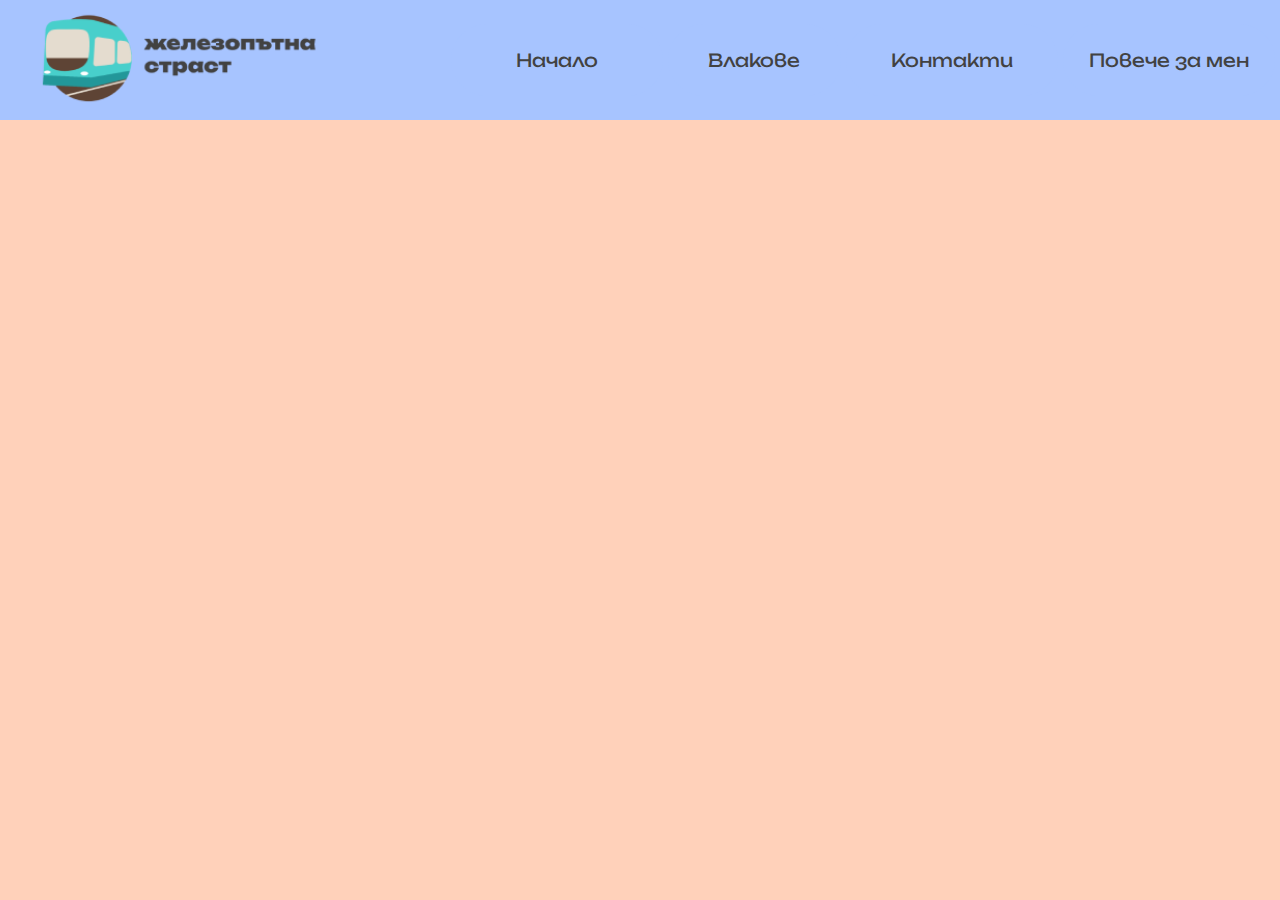
==== index.html @ 88a4b17c "Made the navigation bar responsive." ====
<!DOCTYPE html>
<html lang="bg">
<head>
    
    <!--meta data-->
    <meta charset="UTF-8">
    <meta name="viewport" content="width=device-width, initial-scale=1.0">

    <!--tab view-->
    <title>Железопътна страст</title>
    <link rel="icon" href="assets/images/favicon.png">

    <!--css files-->
    <link rel="stylesheet" href="assets/css/index.css">
    <link rel="stylesheet" href="topbar/topbar.css">

    <!--google fonts-->
    <link rel="preconnect" href="https://fonts.googleapis.com">
    <link rel="preconnect" href="https://fonts.gstatic.com" crossorigin>
    <link href="https://fonts.googleapis.com/css2?family=Unbounded:wght@200..900&display=swap" rel="stylesheet">

</head>
<script src="topbar/topbar.js" defer></script>
<body>    
    <!--the top bar-->
    <div class="top-bar">
        <div class="mobile-phone-branding">

            <a href="index.html"><img id="logo" src="assets/images/logo.png" alt="Лого на влак"></a>

        </div>
        <div class="menu-toggle">

            <button class="menu-button" onclick="Menu()"><img src="assets/images/menu.png"></button>
            <div class="mobile-phone-nav-bar" id="phone-nav-bar">

                <a class="nav-button" href="index.html">Начало</a>

                <a class="nav-button" id="mobile-phone-train-button" href="#trains">Влакове</a>
                
                <div class="tablet-train-dropdown">
                    
                    <button onclick="MobileTrainDropdown()" class="dropdown-button">Влакове</button>
                    
                    <div id="tablet-trains" class="tablet-train-elements">
                    
                        <a href="#">Link 1</a>
                        
                        <a href="#">Link 2</a>
    
                        <a href="#">Link 3</a>
                    
                    </div>

                </div> 
                
                <a class="nav-button" href="#contacts">Контакти</a>
                <a class="nav-button" href="#aboutme">Повече за мен</a>
            
            </div>

        </div>
        
        <div class="branding">

            <a href="index.html"><img id="logo" src="assets/images/logo.png" alt="Лого на влак"></a>

        </div>
        
        <div class="nav-bar">

            <a class="nav-button" href="index.html">Начало</a>
            
            <div class="train-dropdown">
                
                <button onclick="TrainDropdown()" class="dropdown-button">Влакове</button>
                
                <div id="trains" class="train-elements">
                
                    <a id="first-element" href="#">Link 1</a>
                    
                    <a href="#">Link 2</a>

                    <a id="last-element" href="#">Link 3</a>
                
                </div>

            </div> 
            
            <a class="nav-button" href="#contacts">Контакти</a>
            <a class="nav-button" href="#aboutme">Повече за мен</a>
        
        </div>

    </div>   

</body>
</html>
---- assets/css/index.css ----
/*fonts*/
@font-face {
    font-family: jost;
    src: url(../fonts/Jost-Regular.ttf);
}

* {
    box-sizing: border-box;
}
body {
    background-color: #FFD1BA ;
    color: #424242;
    margin: 0;
    font-family:  jost;
}
---- topbar/topbar.css ----
/*setting text color*/
*{
    color: #424242;
}

/*top-bar properties*/
.top-bar, .branding, .nav-bar {
    display: flex;
    align-items: center;
    height: 120px;
    background-color: #A7C4FF;
}

/*menu toggle properties*/
.menu-button{
    display: none;
}

.menu-button img{
    width: 100px;
    padding :20px;
}

.mobile-phone-nav-bar{
    display: none;
}

/*branding properties*/
.branding img{
    width: 120%;
    margin-left: 20px;

}

.mobile-phone-branding{
    display: none;
}

/*navigation bar properties*/
.nav-bar {
    display: flex;
    justify-content: space-around;
    margin-left: 15%;
    width: 80%;
}

/*buttons*/
.nav-button, .dropdown-button{
    width: 100%;
    padding: 25px;
    margin-right: 5px;
    font-family: Unbounded;   
    font-size: large; 
    text-align: center;
    text-decoration: none;
    background-color: #A7C4FF;
    color: #424242;
    border: none;
    border-radius: 40px;
    transition: 0.4s ease-in-out;
}

.nav-button:hover, .dropdown-button:hover{
    background-color: #8FA9FF;
}

/*train-dropdown and all its children properties*/
.train-dropdown{
    position: relative;
    margin-right: 5px;
    width: 100%;
    padding: 0;
}

.train-elements{
    display: none;
    width: 400px;
    height: auto;
    margin-top: 10px;
    position: absolute;
    left: 50%;
    top:120%;
    transform: translatey(-120%);
    transform: translateX(-50%);
    background-color: #7f9dfd;
    box-shadow: 0px 8px 16px 0px rgba(0,0,0,0.2);
    border-radius: 20px;
    z-index: 1;
}

.train-elements a{
    padding: 12px 16px;
    color: black;
    text-decoration: none;
}

.train-elements a:hover{
    background-color: #567dff;
}

.train-elements #first-element:hover{
    border-top-left-radius: 20px;
    border-top-right-radius: 20px;
}

.train-elements #last-element:hover{
    border-bottom-left-radius: 20px;
    border-bottom-right-radius: 20px;
}

#mobile-phone-train-button{
    display: none;
}

/*Class that JS uses to show train-elements*/
.show {
    display: flex;
    flex-direction: column;
}

@media only screen and (max-width: 1100px){
    /*hiding nav-bar to save space and make it into a dropdown*/
    .nav-bar{
        display: none;
    }

    /*a menu button that makes the nav-bar appear*/
    .menu-button{
        display: inline-block;
        margin: 10px;
        border-radius: 20px;
        border: none;
        position: relative; 
        background-color: #A7C4FF;
        
    }

    .menu-button:hover{
        background-color: #8FA9FF;
    }

    /*branding properties*/
    .branding img{
        height: 130px;
        width: auto;
        margin-left: 5px;
    }
    
    /*button properties*/
    .nav-button, .dropdown-button{
        border-radius: 0;
        background-color: #94b7ff;
    }
    
    /*train dropdown properties*/
    .tablet-train-elements{
        display: none;
        width: 100%;
        flex-direction: column;
        position: absolute;
        top: 72.5px;
        left:215px;
        background-color: #7f9dfd;
    }
    
    .tablet-train-elements a{
        padding: 12px 16px;
        color: black;
        text-decoration: none;
    }

    .tablet-train-elements a:hover{
        background-color: #567dff;
    }
    
    /*hides the button i will be using for phone mode that
    substitutes the dropdown button cause there is no space*/
    #mobile-phone-train-button{
        display: none;
    }

    /*a class JS uses to display the dropdown when pressing the button*/
    .show-nav-bar{
        display: flex;
        flex-direction: column;
        position: absolute;
        top: 120px;
        box-shadow: 8px 16px 16px 0px rgba(0,0,0,0.2);
        background-color: #A7C4FF;
    }
}

@media only screen and (max-width: 550px){
    /*hiding nav-bar to save space and make it into a dropdown*/
    .nav-bar{
        display: none;
    }

    /*setting the logo and menu button be in a column
    because of the lacking width space on phones*/
    .top-bar{
        flex-direction: column;
    }

    /*hiding the branding cause i want the branding be on top
    and had to create a new one behind the menu button*/
    .branding{
        display: none;
    }

    /*logo and title of website*/
    .mobile-phone-branding{
        width: 100%;
        border-bottom: solid 2px #97baff;
        display: flex;
        justify-content: center;
        background-color: #A7C4FF;
    }

    /*a menu button that makes the nav-bar appear*/
    .menu-toggle{
        width: 100%;
        display: flex;
        justify-content: center;
        background-color: #A7C4FF;


    }
    .menu-button{
        width: 100%;
        border: none;
        border-radius: 20px;
        background-color: #A7C4FF;
    }

    .menu-button:hover{
        background-color: #8FA9FF;
    }

    /*button properties*/
    .nav-button{
        border-radius: 0;
        background-color: #94b7ff;
    }

    /*hiding the dropdown button we used in desktop
    and tablet mode and changing with a simple <a>
    link that goes to the page with all the trains*/
    .train-elements, .tablet-train-dropdown{
        display: none;
    }

    #mobile-phone-train-button{
        display: block
    }

    /*a class JS uses to display the dropdown when pressing the button*/
    .show-nav-bar{
        display: flex;
        flex-direction: column;
        position: absolute;
        top: 255px;
        width: 100%;
        background-color: #94b7ff;
    }

}
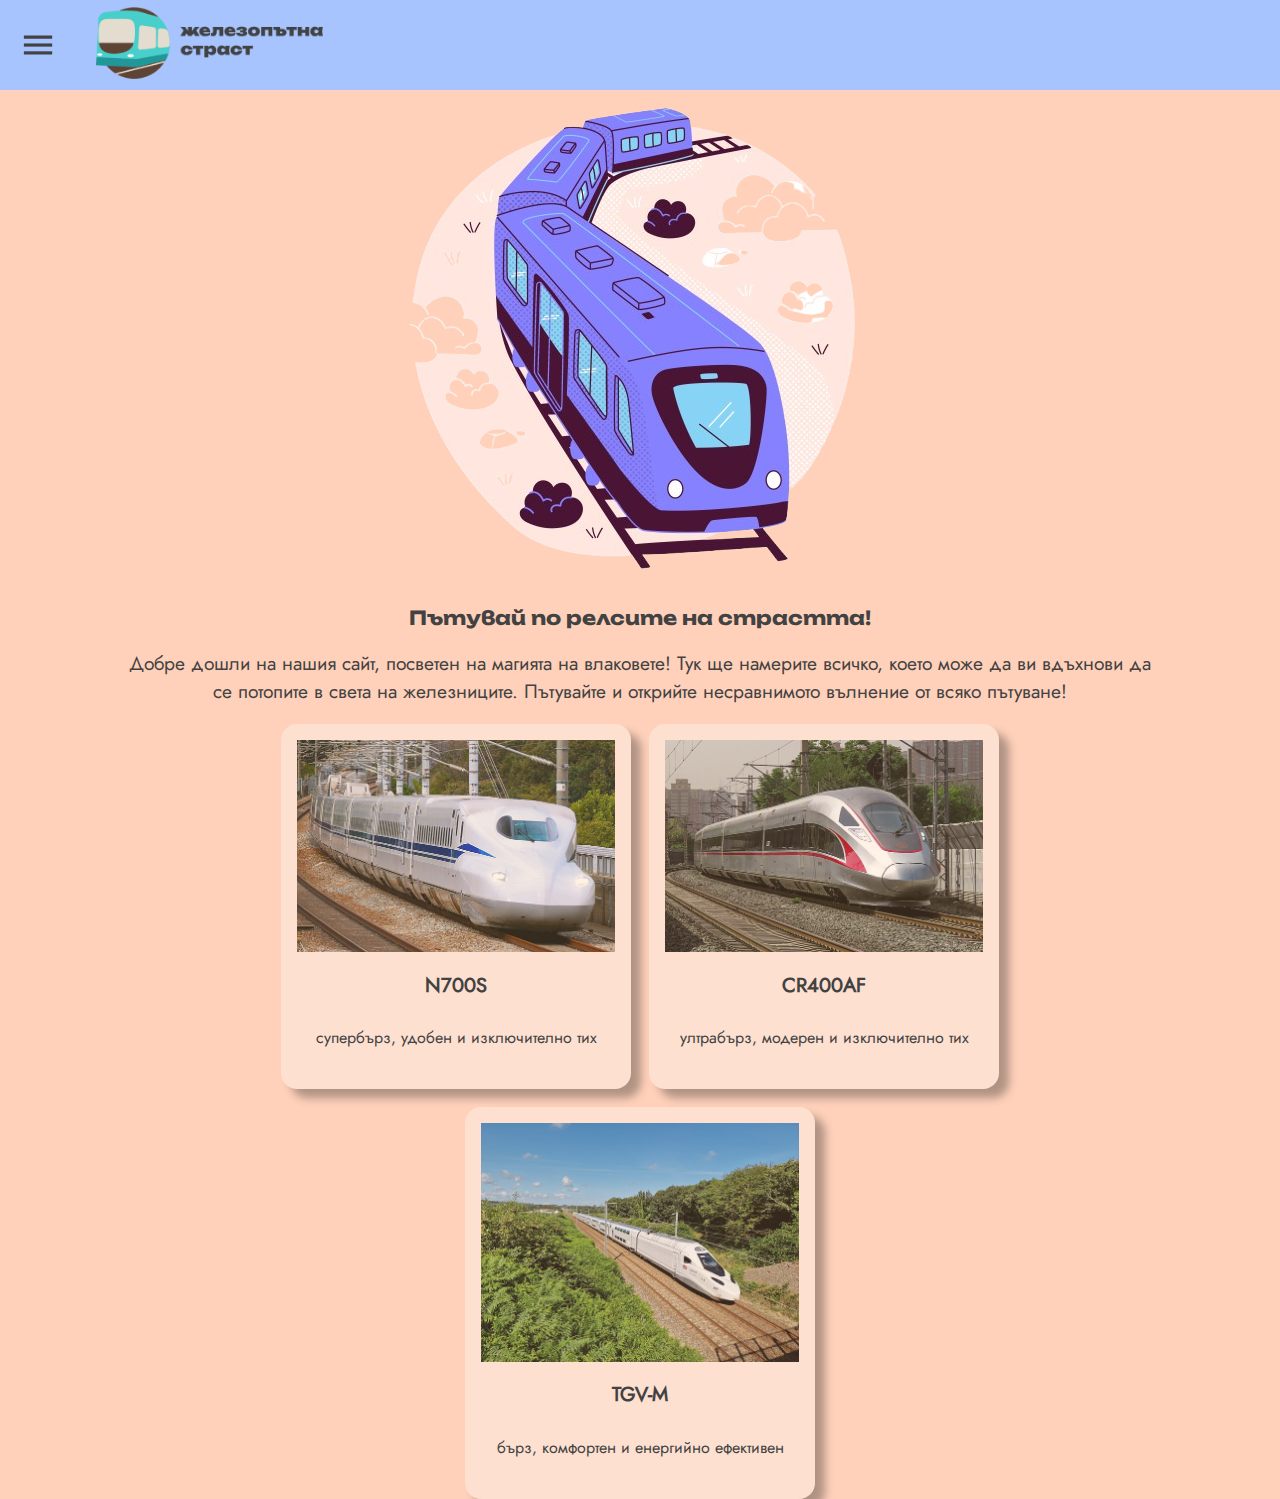
==== commit 860efa12: "home page finished" ====
--- a/index.html
+++ b/index.html
@@ -23,65 +23,33 @@
 <script src="topbar/topbar.js" defer></script>
 <body>    
     <!--the top bar-->
-    <div class="top-bar">
-        <div class="mobile-phone-branding">
-
-            <a href="index.html"><img id="logo" src="assets/images/logo.png" alt="Лого на влак"></a>
-
-        </div>
-        <div class="menu-toggle">
-
-            <button class="menu-button" onclick="Menu()"><img src="assets/images/menu.png"></button>
-            <div class="mobile-phone-nav-bar" id="phone-nav-bar">
-
-                <a class="nav-button" href="index.html">Начало</a>
-
-                <a class="nav-button" id="mobile-phone-train-button" href="#trains">Влакове</a>
-                
-                <div class="tablet-train-dropdown">
-                    
-                    <button onclick="MobileTrainDropdown()" class="dropdown-button">Влакове</button>
-                    
-                    <div id="tablet-trains" class="tablet-train-elements">
-                    
-                        <a href="#">Link 1</a>
-                        
-                        <a href="#">Link 2</a>
-    
-                        <a href="#">Link 3</a>
-                    
-                    </div>
-
-                </div> 
-                
-                <a class="nav-button" href="#contacts">Контакти</a>
-                <a class="nav-button" href="#aboutme">Повече за мен</a>
-            
-            </div>
-
-        </div>
-        
-        <div class="branding">
-
-            <a href="index.html"><img id="logo" src="assets/images/logo.png" alt="Лого на влак"></a>
-
-        </div>
-        
-        <div class="nav-bar">
+<div class="top-bar">
+    <div class="mobile-phone-branding">
+
+        <a href="index.html"><img id="logo" src="assets/images/logo.png" alt="Лого на влак"></a>
+
+    </div>
+    <div class="menu-toggle">
+
+        <button class="menu-button" onclick="Menu()"><img src="assets/images/menu.png"></button>
+        
+        <div class="mobile-phone-nav-bar" id="phone-nav-bar">
 
             <a class="nav-button" href="index.html">Начало</a>
-            
-            <div class="train-dropdown">
-                
-                <button onclick="TrainDropdown()" class="dropdown-button">Влакове</button>
-                
-                <div id="trains" class="train-elements">
-                
-                    <a id="first-element" href="#">Link 1</a>
+
+            <a class="nav-button" id="mobile-phone-train-button" href="#trains">Влакове</a>
+            
+            <div class="tablet-train-dropdown">
+                
+                <button onclick="MobileTrainDropdown()" class="dropdown-button">Влакове</button>
+                
+                <div id="tablet-trains" class="tablet-train-elements">
+                
+                    <a href="#">Link 1</a>
                     
                     <a href="#">Link 2</a>
 
-                    <a id="last-element" href="#">Link 3</a>
+                    <a href="#">Link 3</a>
                 
                 </div>
 
@@ -92,7 +60,148 @@
         
         </div>
 
-    </div>   
-
+    </div>
+    
+    <div class="branding">
+
+        <a href="index.html"><img id="logo" src="assets/images/logo.png" alt="Лого на влак"></a>
+
+    </div>
+    
+    <div class="nav-bar">
+
+        <a class="nav-button" href="index.html">Начало</a>
+        
+        <div class="train-dropdown">
+            
+            <button onclick="TrainDropdown()" class="dropdown-button">Влакове</button>
+            
+            <div id="trains" class="train-elements">
+            
+                <a id="first-element" href="#">Link 1</a>
+                
+                <a href="#">Link 2</a>
+
+                <a id="last-element" href="#">Link 3</a>
+            
+            </div>
+
+        </div> 
+        
+        <a class="nav-button" href="#contacts">Контакти</a>
+        <a class="nav-button" href="#aboutme">Повече за мен</a>
+    
+    </div>
+
+</div>   
+
+    <!--section container-->
+<div class="section-container">
+
+    <div class="main-section">
+
+        <img src="assets/images/home-page.png" alt="Рисунка на влак">
+
+        <div class="text">
+
+            <h2 id="motto">Пътувай по релсите на страстта!</h2>
+            <p id="about-website">
+                Добре дошли на нашия сайт, посветен на магията на влаковете! 
+                Тук ще намерите всичко, което може да ви вдъхнови да се 
+                потопите в света на железниците. Пътувайте и открийте 
+                несравнимото вълнение от всяко пътуване!
+            </p>
+        
+        </div>
+    
+    </div>
+
+    <div class="train-images-container">
+
+        <div id="first-row">
+
+            <div class="train-card">
+
+                <div class="image-overlay">
+
+                    <img id="N700S" alt="N700S" src="assets/images/N700S.jpg">
+
+                    <div class="brief-overview">
+                        <p>
+                            Влакът N700S осигурява висока скорост и комфорт 
+                            с модерна конструкция и иновации в безопасността, 
+                            свързвайки основните японски градове бързо и удобно.
+                        </p>
+                    </div>
+                
+                </div>
+
+                <div class="caption">
+
+                    <a href="#" class="train-button">N700S</a>
+                    <p>супербърз, удобен и изключително тих</p>
+                
+                </div>
+
+            </div>
+            <div class="train-card">
+                
+                <div class="image-overlay">
+
+                    <img id="CR400AF" alt="CR400AF" src="assets/images/CR400AF.jpg">
+                
+                    <div class="brief-overview">
+                        <p>
+                            Влакът CR400AF предлага ултра бързо и тихо пътуване,
+                            свързвайки китайските метрополиси с модерни технологии
+                            за комфорт и удобство на пътниците.
+                        </p>
+                    </div>
+
+                </div>    
+
+                <div class="caption">
+
+                    <a href="#" class="train-button">CR400AF</a>
+                    <p>ултрабърз, модерен и изключително тих</p>
+
+                </div>
+
+            </div>
+
+        </div>
+
+        <div id="second-row">
+
+            <div class="train-card">
+            
+                <div class="image-overlay">
+
+                    <img id="TGV-M" alt="TGV-M" src="assets/images/TGV-M.jpg">
+
+                    <div class="brief-overview">
+                        <p>
+                            Влакът TGV-M съчетава висока скорост, 
+                            модерен дизайн и устойчивост, предлагащ 
+                            комфортно пътуване между френски и европейски
+                            градове с акцент на енергийна ефективност.
+                        </p>
+                    </div>
+
+                </div>    
+
+                <div class="caption">
+
+                    <a href="#" class="train-button">TGV-M</a>
+                    <p>бърз, комфортен и енергийно ефективен</p>
+
+                </div>
+
+            </div>
+       
+        </div>
+
+    </div>
+</div>
 </body>
 </html>--- a/assets/css/index.css
+++ b/assets/css/index.css
@@ -1,17 +1,187 @@
-/*fonts*/
+/*Fonts*/
 @font-face {
     font-family: jost;
     src: url(../fonts/Jost-Regular.ttf);
 }
 
+/*General properties*/
 * {
     box-sizing: border-box;
-}
-body {
-    background-color: #FFD1BA ;
     color: #424242;
-    margin: 0;
     font-family:  jost;
 }
 
+body {
+    margin: 0;
+    background-color: #FFD1BA;
+}
 
+.section-container{
+    width: 100vw;
+    display: flex;
+    flex-direction: row;
+    justify-content: space-around;
+    align-items: center;
+}
+
+.main-section{
+    width: 35vw;
+    margin: 0 7vw;
+    display: flex;
+    flex-direction: column;
+    justify-content: center;
+}
+
+.main-section > img{
+    height: 30%;
+}
+
+.main-section .text{
+    height: 60%;
+    text-align: center;
+}
+
+.text #motto{
+    font-family: Unbounded;
+    font-size: 1.2em;
+}
+
+.text #about-website{
+    font-size: 1.2em;
+}
+.train-images-container{
+    display: flex;
+    width: 60vw;
+    height: 80vh;
+    flex-direction: column;
+    gap: 2vh;
+}
+.train-images-container #first-row,
+.train-images-container #second-row {
+    display: flex;
+    flex-direction: row;
+    justify-content: center;
+    gap: 2vh; /* Small gap between train cards for responsiveness */
+    flex-wrap: wrap; /* Allows wrapping on smaller screens */
+}
+
+.train-card {
+    flex: 1 1 100%; /* Allows two cards per row on medium screens, adjusts on smaller screens */
+    max-width: 350px; /* Limits maximum size */
+    min-width: 150px; /* Sets minimum size for smaller screens */
+    border-radius: 1rem;
+    background-color: #fde0d0;
+    box-shadow: 10px 1vh 1vh rgba(49, 46, 46, 0.376);
+    display: flex;
+    flex-direction: column;
+    justify-content: space-between;
+    align-items: center;
+    overflow: hidden; /* Prevents overflow of content */
+    padding: 1em; /* Adds internal spacing */
+}
+
+.train-card > img {
+    width: 100%;
+    height: 40%;
+    object-fit: contain; /* Ensures image scales without overflow */
+    padding: 0.5em 0;
+}
+
+.train-card .caption {
+    width: 100%;
+    text-align: center;
+    padding: 0.5em;
+}
+
+.caption .train-button{
+    text-decoration: none;
+    display: inline-flex;
+    justify-content: center;
+    align-items: center;
+    width: 70%;
+    height: 50px;
+    font-size: 20px;
+    font-weight: bold;
+    border-radius: 40px;
+}
+
+.caption .train-button:hover{
+    background-color: #ffc490d0;
+}
+
+.image-overlay {
+    position: relative;
+    display: inline-block;
+}
+
+.image-overlay img {
+    display: block;
+    width: 100%; /* Ensures the image fills the div */
+}
+
+.image-overlay:after {
+    content: "";
+    position: absolute;
+    top: 0;
+    left: 0;
+    right: 0;
+    bottom: 0;
+    background-color: rgba(255, 190, 136, 0.2); /* Adjust the color and opacity */
+    z-index: 1;
+}
+
+.image-overlay img {
+    position: relative;
+    z-index: 0;
+}
+
+.brief-overview{
+    position: absolute;
+    bottom: 0;
+    left: 0;
+    right: 0;
+    background-color: rgba(255, 228, 207, 0.712);
+    overflow: hidden;
+    width: 100%;
+    height: 0;
+    transition: .5s ease;
+    display: flex;
+    justify-content: center;
+    align-items: center;
+}
+
+.image-overlay:hover .brief-overview{
+    height: 100%;
+}
+
+.brief-overview > p{
+    margin: 0;
+    padding: 20px;
+    text-align: justify;
+}
+
+@media only screen and (max-width: 1300px){
+    .section-container{
+        flex-direction: column;
+    }
+    .main-section{
+        width: 100vw;
+        display: flex;
+        justify-content: center;
+        align-items: center;
+    }
+    .main-section > img{
+        max-height: 60vh;
+        max-width: 40vw;
+    }
+
+    .main-section .text{
+        width: 80vw;
+    }
+}
+
+@media only screen and (max-width: 700px){
+    .section-container{
+        margin-top: 70px;
+    }
+}--- a/topbar/topbar.css
+++ b/topbar/topbar.css
@@ -1,63 +1,55 @@
-/*setting text color*/
-*{
-    color: #424242;
+body {
+    margin: 0;
 }
 
 /*top-bar properties*/
-.top-bar, .branding, .nav-bar {
+.top-bar {
     display: flex;
     align-items: center;
-    height: 120px;
+    height: 10vh;
     background-color: #A7C4FF;
 }
 
+.branding {
+    display: flex;
+    align-items: center;
+}
+
+.branding img {
+    height: 12vh; /* Set a fixed height for the logo */
+    width: auto; /* Maintain aspect ratio */
+}
+
 /*menu toggle properties*/
-.menu-button{
-    display: none;
-}
-
-.menu-button img{
-    width: 100px;
-    padding :20px;
-}
-
-.mobile-phone-nav-bar{
-    display: none;
-}
-
-/*branding properties*/
-.branding img{
-    width: 120%;
-    margin-left: 20px;
-
-}
-
-.mobile-phone-branding{
-    display: none;
-}
-
+.menu-button {
+    display: none; /* Hidden on larger screens */
+}
+
+.mobile-phone-branding {
+    display: none; /* Hidden on larger screens */
+}
 /*navigation bar properties*/
 .nav-bar {
     display: flex;
-    justify-content: space-around;
-    margin-left: 15%;
-    width: 80%;
+    flex: 1;
+    align-items: center;
+    margin-left: 10vw;
 }
 
 /*buttons*/
 .nav-button, .dropdown-button{
     width: 100%;
-    padding: 25px;
+    height: 8vh;
+    line-height: 8vh;
     margin-right: 5px;
     font-family: Unbounded;   
-    font-size: large; 
+    font-size: 1vw; 
     text-align: center;
     text-decoration: none;
     background-color: #A7C4FF;
-    color: #424242;
     border: none;
     border-radius: 40px;
-    transition: 0.4s ease-in-out;
+    transition: background-color 0.4s ease-in-out;
 }
 
 .nav-button:hover, .dropdown-button:hover{
@@ -69,27 +61,21 @@
     position: relative;
     margin-right: 5px;
     width: 100%;
-    padding: 0;
 }
 
 .train-elements{
     display: none;
-    width: 400px;
-    height: auto;
-    margin-top: 10px;
+    width: 100%;
     position: absolute;
-    left: 50%;
-    top:120%;
-    transform: translatey(-120%);
-    transform: translateX(-50%);
+    top: 10vh;
     background-color: #7f9dfd;
     box-shadow: 0px 8px 16px 0px rgba(0,0,0,0.2);
-    border-radius: 20px;
-    z-index: 1;
+    border-radius: 0.8vw;
+    z-index: 50;
 }
 
 .train-elements a{
-    padding: 12px 16px;
+    padding: 1em;
     color: black;
     text-decoration: none;
 }
@@ -99,57 +85,78 @@
 }
 
 .train-elements #first-element:hover{
-    border-top-left-radius: 20px;
-    border-top-right-radius: 20px;
+    border-top-left-radius: 0.8vw;
+    border-top-right-radius: 0.8vw;
 }
 
 .train-elements #last-element:hover{
-    border-bottom-left-radius: 20px;
-    border-bottom-right-radius: 20px;
+    border-bottom-left-radius: 0.8vw;
+    border-bottom-right-radius: 0.8vw;
 }
 
 #mobile-phone-train-button{
     display: none;
 }
 
+.mobile-phone-nav-bar{
+    display: none;
+}
 /*Class that JS uses to show train-elements*/
-.show {
+.show{
     display: flex;
     flex-direction: column;
 }
 
-@media only screen and (max-width: 1100px){
+@media only screen and (max-width: 1300px){
     /*hiding nav-bar to save space and make it into a dropdown*/
     .nav-bar{
         display: none;
     }
 
-    /*a menu button that makes the nav-bar appear*/
     .menu-button{
-        display: inline-block;
-        margin: 10px;
+        display: flex;
+        height: 8.5vh;
+        width: 8.5vh;
+        justify-content: center;
+        align-items: center;
         border-radius: 20px;
         border: none;
-        position: relative; 
-        background-color: #A7C4FF;
-        
+        background-color: #A7C4FF;
+    }
+
+    .menu-button img {
+        width: 3vw; /* Set a fixed width */
+        height: auto; /* Maintain aspect ratio */
+        max-width: none; /* Prevent scaling */
     }
 
     .menu-button:hover{
         background-color: #8FA9FF;
     }
 
-    /*branding properties*/
-    .branding img{
-        height: 130px;
-        width: auto;
-        margin-left: 5px;
-    }
-    
     /*button properties*/
     .nav-button, .dropdown-button{
         border-radius: 0;
         background-color: #94b7ff;
+        position: relative;
+        height: 80px;
+        font-size: 1.2em;
+        display: flex;
+        align-items: center;
+        justify-content: center;
+    }
+
+
+
+    .mobile-phone-nav-bar{
+        box-shadow: 8px 16px 16px 0px rgba(0,0,0,0.2);
+        background-color: #A7C4FF;
+        width: 300px;
+        position: absolute; /* Position below the top bar */
+        top: 10vh; /* Position below the top bar */
+        left: 0; /* Align to the left */
+        width: 300px; /* Full width */
+        display: none; /* Hidden by default */
     }
     
     /*train dropdown properties*/
@@ -158,14 +165,16 @@
         width: 100%;
         flex-direction: column;
         position: absolute;
-        top: 72.5px;
-        left:215px;
+        left: 300px;
+        top: 80px;
+        z-index: 1;
         background-color: #7f9dfd;
     }
     
     .tablet-train-elements a{
         padding: 12px 16px;
         color: black;
+        font-size: 1.2em;
         text-decoration: none;
     }
 
@@ -183,14 +192,10 @@
     .show-nav-bar{
         display: flex;
         flex-direction: column;
-        position: absolute;
-        top: 120px;
-        box-shadow: 8px 16px 16px 0px rgba(0,0,0,0.2);
-        background-color: #A7C4FF;
-    }
-}
-
-@media only screen and (max-width: 550px){
+    }
+}
+
+@media only screen and (max-width: 700px){
     /*hiding nav-bar to save space and make it into a dropdown*/
     .nav-bar{
         display: none;
@@ -200,6 +205,7 @@
     because of the lacking width space on phones*/
     .top-bar{
         flex-direction: column;
+        height: 20vh
     }
 
     /*hiding the branding cause i want the branding be on top
@@ -210,11 +216,18 @@
 
     /*logo and title of website*/
     .mobile-phone-branding{
-        width: 100%;
         border-bottom: solid 2px #97baff;
-        display: flex;
-        justify-content: center;
-        background-color: #A7C4FF;
+        width: 100%;
+        height: 20vh;
+        display: flex;
+        align-items: center;
+        justify-content: center;
+        background-color: #A7C4FF;
+    }
+
+    .mobile-phone-branding img{
+        width: 230px;
+        height: 100px;
     }
 
     /*a menu button that makes the nav-bar appear*/
@@ -223,16 +236,20 @@
         display: flex;
         justify-content: center;
         background-color: #A7C4FF;
-
+        position: relative;
 
     }
     .menu-button{
-        width: 100%;
+        width: 70%;
+        height: 70px;
         border: none;
         border-radius: 20px;
         background-color: #A7C4FF;
     }
 
+    .menu-button img {
+        width: 50px;
+    }
     .menu-button:hover{
         background-color: #8FA9FF;
     }
@@ -243,6 +260,13 @@
         background-color: #94b7ff;
     }
 
+    .mobile-phone-nav-bar{
+        box-shadow: 8px 16px 16px 0px rgba(0,0,0,0.2);
+        background-color: #A7C4FF;
+        width: 100%;
+        top: 70px;
+    }
+
     /*hiding the dropdown button we used in desktop
     and tablet mode and changing with a simple <a>
     link that goes to the page with all the trains*/
@@ -251,15 +275,17 @@
     }
 
     #mobile-phone-train-button{
-        display: block
-    }
+        display: flex;
+        justify-content: center;
+        align-items: center;
+    }
+
+
 
     /*a class JS uses to display the dropdown when pressing the button*/
     .show-nav-bar{
         display: flex;
         flex-direction: column;
-        position: absolute;
-        top: 255px;
         width: 100%;
         background-color: #94b7ff;
     }
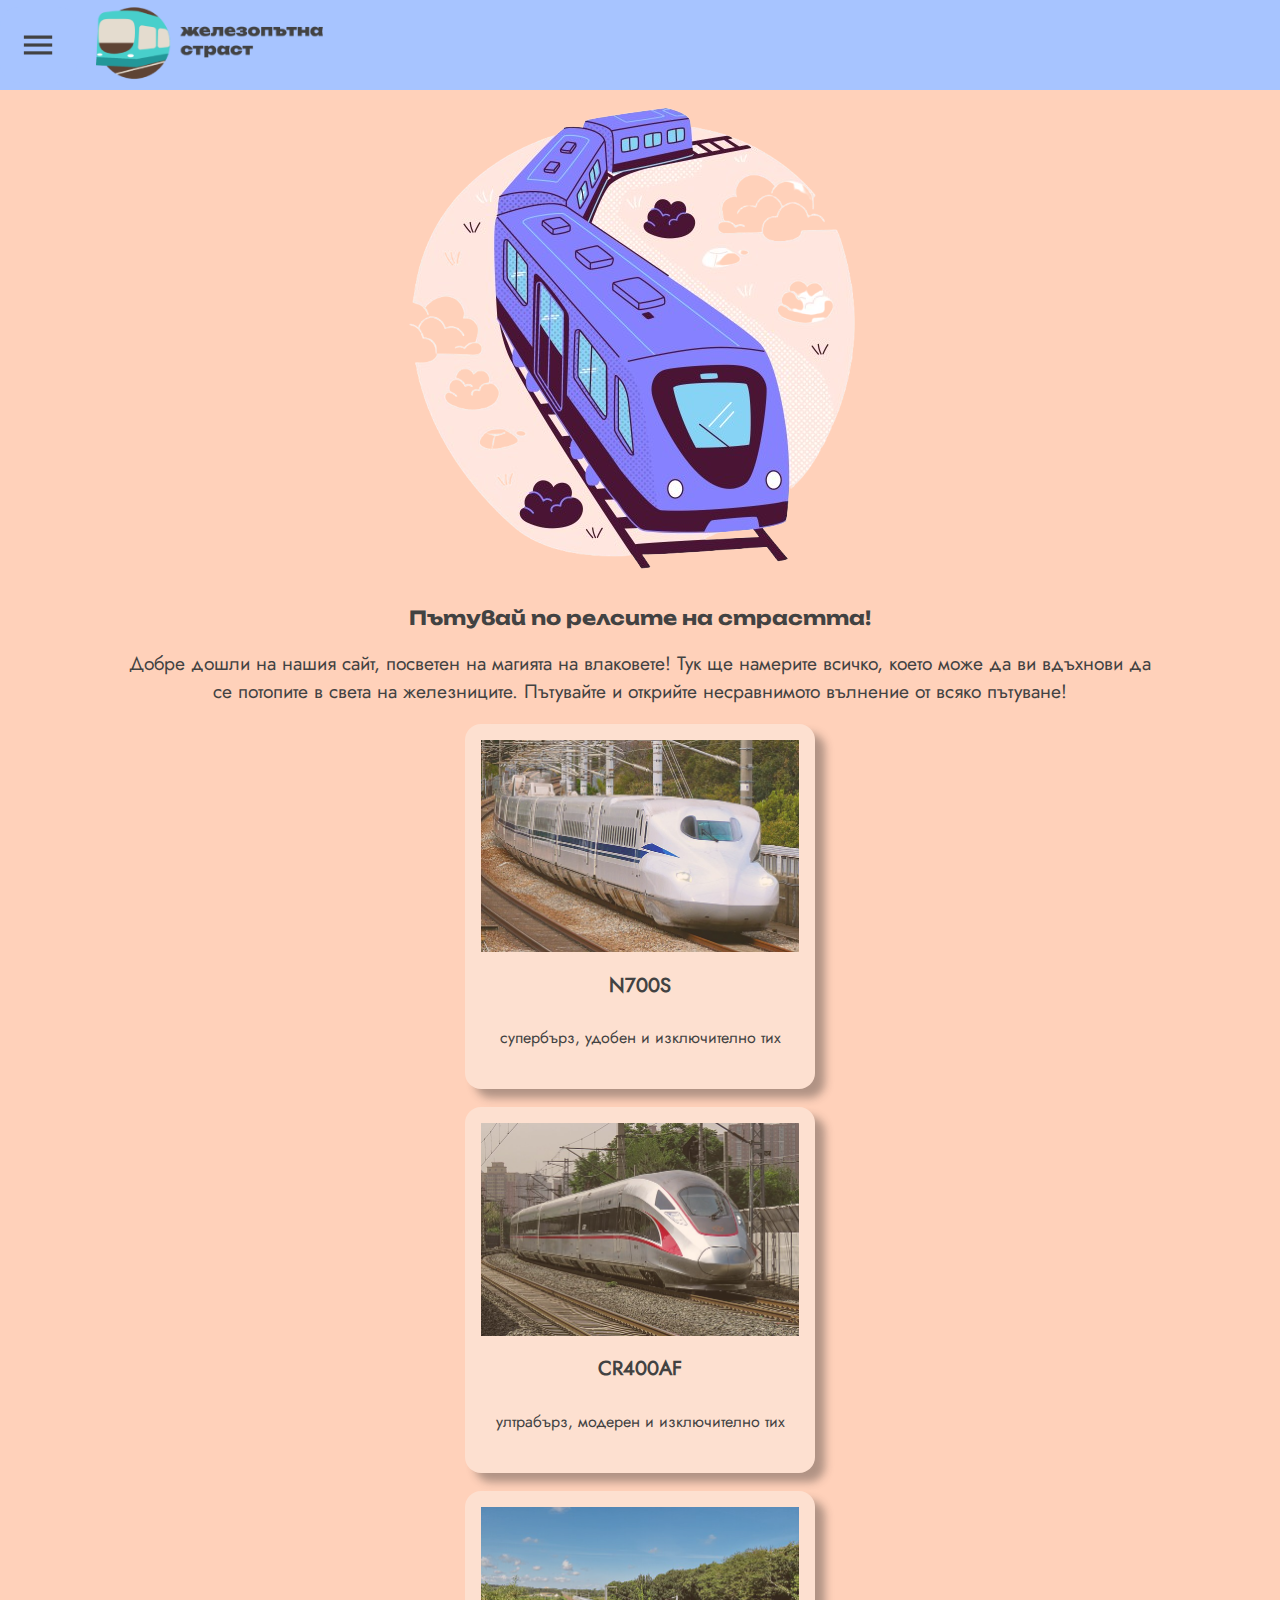
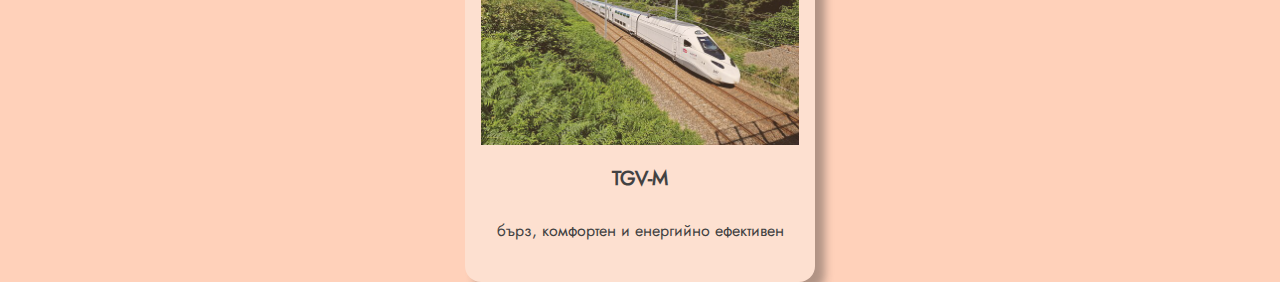
==== commit ec9ce213: "about-me page finished and fixed the elements in the home page because they were not centered vertic" ====
--- a/index.html
+++ b/index.html
@@ -24,11 +24,13 @@
 <body>    
     <!--the top bar-->
 <div class="top-bar">
+    
     <div class="mobile-phone-branding">
 
         <a href="index.html"><img id="logo" src="assets/images/logo.png" alt="Лого на влак"></a>
 
     </div>
+
     <div class="menu-toggle">
 
         <button class="menu-button" onclick="Menu()"><img src="assets/images/menu.png"></button>
@@ -56,7 +58,7 @@
             </div> 
             
             <a class="nav-button" href="#contacts">Контакти</a>
-            <a class="nav-button" href="#aboutme">Повече за мен</a>
+            <a class="nav-button" href="pages/about-me.html">Повече за мен</a>
         
         </div>
 
@@ -89,7 +91,7 @@
         </div> 
         
         <a class="nav-button" href="#contacts">Контакти</a>
-        <a class="nav-button" href="#aboutme">Повече за мен</a>
+        <a class="nav-button" href="pages/about-me.html">Повече за мен</a>
     
     </div>
 
@@ -127,11 +129,13 @@
                     <img id="N700S" alt="N700S" src="assets/images/N700S.jpg">
 
                     <div class="brief-overview">
+                        
                         <p>
                             Влакът N700S осигурява висока скорост и комфорт 
                             с модерна конструкция и иновации в безопасността, 
                             свързвайки основните японски градове бързо и удобно.
                         </p>
+
                     </div>
                 
                 </div>
@@ -144,6 +148,7 @@
                 </div>
 
             </div>
+
             <div class="train-card">
                 
                 <div class="image-overlay">
@@ -151,11 +156,13 @@
                     <img id="CR400AF" alt="CR400AF" src="assets/images/CR400AF.jpg">
                 
                     <div class="brief-overview">
+                        
                         <p>
                             Влакът CR400AF предлага ултра бързо и тихо пътуване,
                             свързвайки китайските метрополиси с модерни технологии
                             за комфорт и удобство на пътниците.
                         </p>
+
                     </div>
 
                 </div>    
@@ -180,12 +187,14 @@
                     <img id="TGV-M" alt="TGV-M" src="assets/images/TGV-M.jpg">
 
                     <div class="brief-overview">
+                        
                         <p>
                             Влакът TGV-M съчетава висока скорост, 
                             модерен дизайн и устойчивост, предлагащ 
                             комфортно пътуване между френски и европейски
                             градове с акцент на енергийна ефективност.
                         </p>
+                        
                     </div>
 
                 </div>    
--- a/assets/css/index.css
+++ b/assets/css/index.css
@@ -26,7 +26,7 @@
 
 .main-section{
     width: 35vw;
-    margin: 0 7vw;
+    margin: 0 4vw;
     display: flex;
     flex-direction: column;
     justify-content: center;
@@ -51,7 +51,7 @@
 }
 .train-images-container{
     display: flex;
-    width: 60vw;
+    width: 55vw;
     height: 80vh;
     flex-direction: column;
     gap: 2vh;
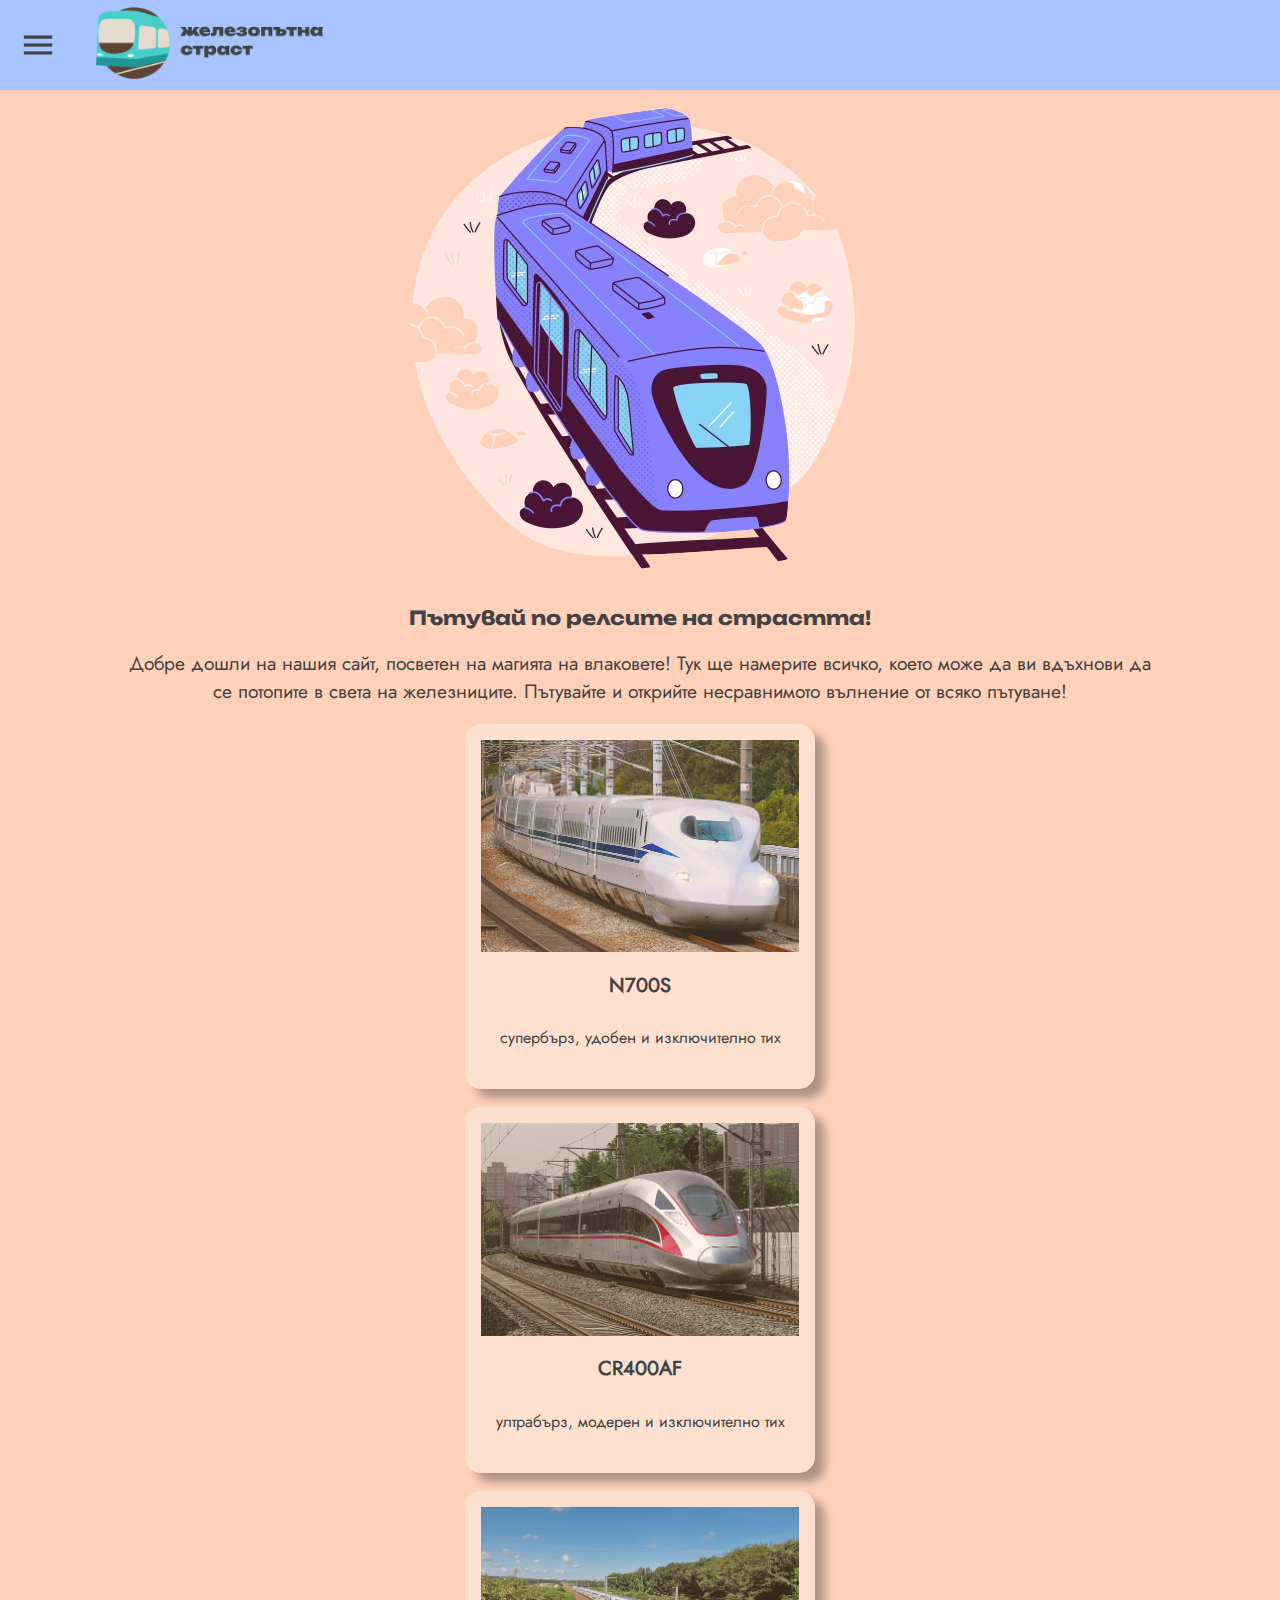
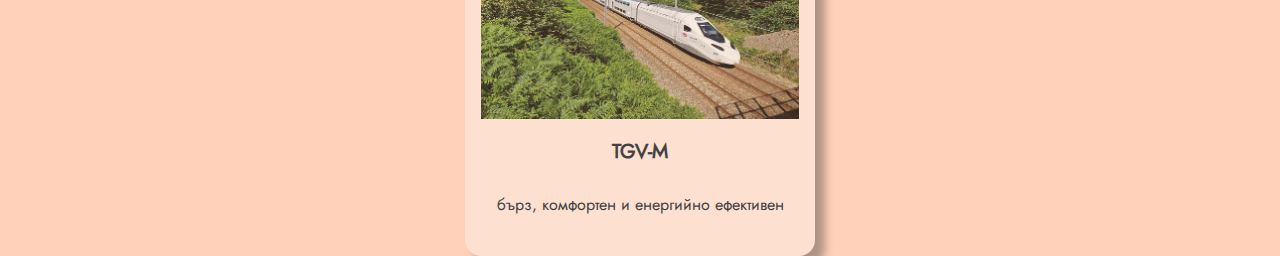
==== commit 530aeb28: "finshed trains page." ====
--- a/index.html
+++ b/index.html
@@ -39,7 +39,7 @@
 
             <a class="nav-button" href="index.html">Начало</a>
 
-            <a class="nav-button" id="mobile-phone-train-button" href="#trains">Влакове</a>
+            <a class="nav-button" id="mobile-phone-train-button" href="pages/trains.html">Влакове</a>
             
             <div class="tablet-train-dropdown">
                 
@@ -47,17 +47,21 @@
                 
                 <div id="tablet-trains" class="tablet-train-elements">
                 
-                    <a href="#">Link 1</a>
+                    <a href="pages/trains.html">Всички влакове</a>
+
+                    <a href="#">N700S</a>
+
+                    <a href="#">CR400AF</a>
                     
-                    <a href="#">Link 2</a>
-
-                    <a href="#">Link 3</a>
+                    <a href="#">TGV-M</a>
+
+                    <a href="#">Talgo Avril</a>
                 
                 </div>
 
             </div> 
             
-            <a class="nav-button" href="#contacts">Контакти</a>
+            <a class="nav-button" href="pages/contacts.html">Контакти</a>
             <a class="nav-button" href="pages/about-me.html">Повече за мен</a>
         
         </div>
@@ -80,17 +84,21 @@
             
             <div id="trains" class="train-elements">
             
-                <a id="first-element" href="#">Link 1</a>
-                
-                <a href="#">Link 2</a>
-
-                <a id="last-element" href="#">Link 3</a>
+                <a id="first-element" href="pages/trains.html">Всички влакове</a>
+                
+                <a href="#">N700S</a>
+                
+                <a href="#">CR400AF</a>
+                
+                <a href="#">TGV-M</a>
+
+                <a id="last-element" href="#">Talgo Avril</a>
             
             </div>
 
         </div> 
         
-        <a class="nav-button" href="#contacts">Контакти</a>
+        <a class="nav-button" href="pages/contacts.html">Контакти</a>
         <a class="nav-button" href="pages/about-me.html">Повече за мен</a>
     
     </div>
@@ -184,7 +192,7 @@
             
                 <div class="image-overlay">
 
-                    <img id="TGV-M" alt="TGV-M" src="assets/images/TGV-M.jpg">
+                    <img id="TGV-M" alt="TGV-M" src="assets/images/TGV-M.png">
 
                     <div class="brief-overview">
                         
--- a/topbar/topbar.css
+++ b/topbar/topbar.css
@@ -157,6 +157,7 @@
         left: 0; /* Align to the left */
         width: 300px; /* Full width */
         display: none; /* Hidden by default */
+        z-index: 10;
     }
     
     /*train dropdown properties*/
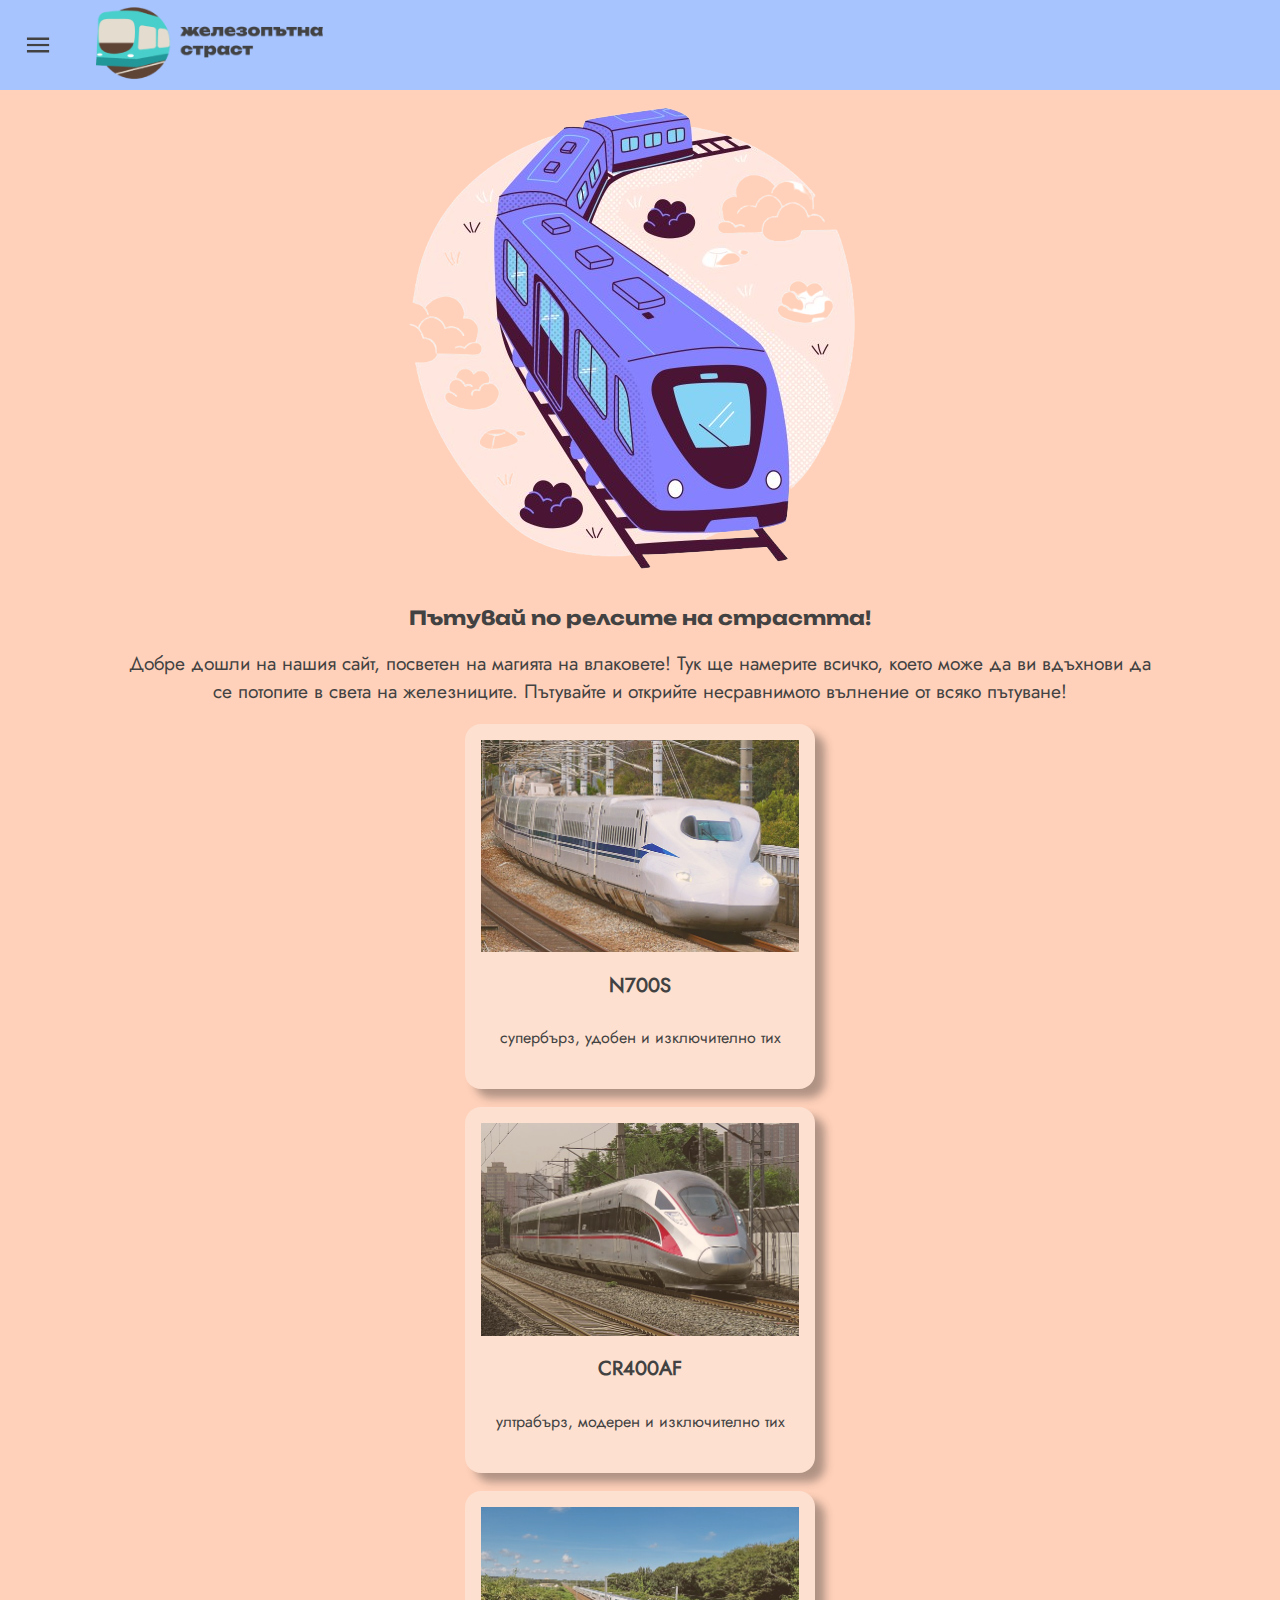
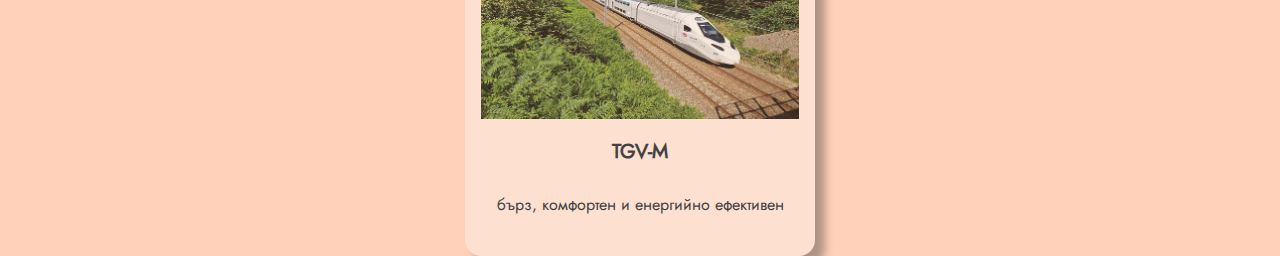
==== commit 608f573e: "Finished the website." ====
--- a/index.html
+++ b/index.html
@@ -1,5 +1,6 @@
 <!DOCTYPE html>
 <html lang="bg">
+
 <head>
     
     <!--meta data-->
@@ -20,9 +21,12 @@
     <link href="https://fonts.googleapis.com/css2?family=Unbounded:wght@200..900&display=swap" rel="stylesheet">
 
 </head>
-<script src="topbar/topbar.js" defer></script>
+
+<script src="topbar/topbar.js" defer></script> <!--JavaScript file for dropdown button-->
+
 <body>    
-    <!--the top bar-->
+
+<!--the top bar-->
 <div class="top-bar">
     
     <div class="mobile-phone-branding">
@@ -49,19 +53,20 @@
                 
                     <a href="pages/trains.html">Всички влакове</a>
 
-                    <a href="#">N700S</a>
-
-                    <a href="#">CR400AF</a>
+                    <a href="pages/n700s.html">N700S</a>
+
+                    <a href="pages/cr400af.html">CR400AF</a>
                     
-                    <a href="#">TGV-M</a>
-
-                    <a href="#">Talgo Avril</a>
+                    <a href="pages/tgv-m.html">TGV-M</a>
+
+                    <a href="pages/tolga-avril.html">Talgo Avril</a>
                 
                 </div>
 
             </div> 
             
             <a class="nav-button" href="pages/contacts.html">Контакти</a>
+
             <a class="nav-button" href="pages/about-me.html">Повече за мен</a>
         
         </div>
@@ -86,26 +91,27 @@
             
                 <a id="first-element" href="pages/trains.html">Всички влакове</a>
                 
-                <a href="#">N700S</a>
-                
-                <a href="#">CR400AF</a>
-                
-                <a href="#">TGV-M</a>
-
-                <a id="last-element" href="#">Talgo Avril</a>
+                <a href="pages/n700s.html">N700S</a>
+                
+                <a href="pages/cr400af.html">CR400AF</a>
+                
+                <a href="pages/tgv-m.html">TGV-M</a>
+
+                <a id="last-element" href="pages/tolga-avril.html">Talgo Avril</a>
             
             </div>
 
         </div> 
         
         <a class="nav-button" href="pages/contacts.html">Контакти</a>
+
         <a class="nav-button" href="pages/about-me.html">Повече за мен</a>
     
     </div>
 
 </div>   
 
-    <!--section container-->
+<!--section container-->
 <div class="section-container">
 
     <div class="main-section">
@@ -150,7 +156,7 @@
 
                 <div class="caption">
 
-                    <a href="#" class="train-button">N700S</a>
+                    <a href="pages/n700s.html" class="train-button">N700S</a>
                     <p>супербърз, удобен и изключително тих</p>
                 
                 </div>
@@ -177,7 +183,7 @@
 
                 <div class="caption">
 
-                    <a href="#" class="train-button">CR400AF</a>
+                    <a href="pages/cr400af.html" class="train-button">CR400AF</a>
                     <p>ултрабърз, модерен и изключително тих</p>
 
                 </div>
@@ -209,7 +215,7 @@
 
                 <div class="caption">
 
-                    <a href="#" class="train-button">TGV-M</a>
+                    <a href="pages/tgv-m.html" class="train-button">TGV-M</a>
                     <p>бърз, комфортен и енергийно ефективен</p>
 
                 </div>
@@ -219,6 +225,9 @@
         </div>
 
     </div>
+
 </div>
+
 </body>
+
 </html>--- a/assets/css/index.css
+++ b/assets/css/index.css
@@ -14,6 +14,7 @@
 body {
     margin: 0;
     background-color: #FFD1BA;
+    overflow-x: hidden;
 }
 
 .section-container{
@@ -103,6 +104,7 @@
     font-size: 20px;
     font-weight: bold;
     border-radius: 40px;
+    transition: 0.4s ease-in-out;
 }
 
 .caption .train-button:hover{
@@ -184,4 +186,13 @@
     .section-container{
         margin-top: 70px;
     }
+    .brief-overview{
+        font-size: 0.7em;
+    }
+}
+
+@media only screen and (max-width: 320px){
+    .brief-overview{
+        font-size: 0.5em;
+    }
 }--- a/topbar/topbar.css
+++ b/topbar/topbar.css
@@ -4,9 +4,9 @@
 
 /*top-bar properties*/
 .top-bar {
+    height: 10vh;
     display: flex;
     align-items: center;
-    height: 10vh;
     background-color: #A7C4FF;
 }
 
@@ -16,40 +16,32 @@
 }
 
 .branding img {
-    height: 12vh; /* Set a fixed height for the logo */
-    width: auto; /* Maintain aspect ratio */
-}
-
-/*menu toggle properties*/
-.menu-button {
-    display: none; /* Hidden on larger screens */
-}
-
-.mobile-phone-branding {
-    display: none; /* Hidden on larger screens */
-}
+    height: 12vh; 
+    width: auto;
+}
+
 /*navigation bar properties*/
 .nav-bar {
+    margin-left: 10vw;
     display: flex;
     flex: 1;
     align-items: center;
-    margin-left: 10vw;
 }
 
 /*buttons*/
 .nav-button, .dropdown-button{
+    margin-right: 5px;
+    border: none;
+    border-radius: 40px;
     width: 100%;
     height: 8vh;
+    text-align: center;
+    text-decoration: none;
     line-height: 8vh;
-    margin-right: 5px;
     font-family: Unbounded;   
     font-size: 1vw; 
-    text-align: center;
-    text-decoration: none;
+    transition: background-color 0.4s ease-in-out;
     background-color: #A7C4FF;
-    border: none;
-    border-radius: 40px;
-    transition: background-color 0.4s ease-in-out;
 }
 
 .nav-button:hover, .dropdown-button:hover{
@@ -58,26 +50,26 @@
 
 /*train-dropdown and all its children properties*/
 .train-dropdown{
+    margin-right: 5px;
+    width: 100%;    
     position: relative;
-    margin-right: 5px;
-    width: 100%;
 }
 
 .train-elements{
     display: none;
+    border-radius: 0.8vw;
     width: 100%;
     position: absolute;
     top: 10vh;
     background-color: #7f9dfd;
     box-shadow: 0px 8px 16px 0px rgba(0,0,0,0.2);
-    border-radius: 0.8vw;
     z-index: 50;
 }
 
 .train-elements a{
     padding: 1em;
+    text-decoration: none;
     color: black;
-    text-decoration: none;
 }
 
 .train-elements a:hover{
@@ -94,20 +86,31 @@
     border-bottom-right-radius: 0.8vw;
 }
 
-#mobile-phone-train-button{
-    display: none;
-}
-
-.mobile-phone-nav-bar{
-    display: none;
-}
 /*Class that JS uses to show train-elements*/
 .show{
     display: flex;
     flex-direction: column;
 }
 
+/*menu toggle properties*/
+.menu-button {
+    display: none; /* Hidden on larger screens */
+}
+
+.mobile-phone-branding {
+    display: none; /* Hidden on larger screens */
+}
+
+#mobile-phone-train-button{
+    display: none; /* Hidden on larger screens */
+}
+
+.mobile-phone-nav-bar{
+    display: none; /* Hidden on larger screens */
+}
+
 @media only screen and (max-width: 1300px){
+    
     /*hiding nav-bar to save space and make it into a dropdown*/
     .nav-bar{
         display: none;
@@ -115,19 +118,20 @@
 
     .menu-button{
         display: flex;
-        height: 8.5vh;
-        width: 8.5vh;
         justify-content: center;
         align-items: center;
         border-radius: 20px;
         border: none;
-        background-color: #A7C4FF;
+        height: 8.5vh;
+        width: 8.5vh;
+        background-color: #A7C4FF;
+        transition: 0.4s ease-in-out;
     }
 
     .menu-button img {
-        width: 3vw; /* Set a fixed width */
-        height: auto; /* Maintain aspect ratio */
-        max-width: none; /* Prevent scaling */
+        width: 30px;
+        max-width: none; 
+        height: auto; 
     }
 
     .menu-button:hover{
@@ -136,47 +140,47 @@
 
     /*button properties*/
     .nav-button, .dropdown-button{
+        display: flex;
+        align-items: center;
+        justify-content: center;
         border-radius: 0;
+        height: 80px;
+        position: relative;
+        font-size: 1.2em;
         background-color: #94b7ff;
-        position: relative;
-        height: 80px;
-        font-size: 1.2em;
-        display: flex;
-        align-items: center;
-        justify-content: center;
-    }
-
-
+        transition: 0.4s ease-in-out;
+    }
 
     .mobile-phone-nav-bar{
-        box-shadow: 8px 16px 16px 0px rgba(0,0,0,0.2);
-        background-color: #A7C4FF;
+        display: none;
         width: 300px;
         position: absolute; /* Position below the top bar */
         top: 10vh; /* Position below the top bar */
         left: 0; /* Align to the left */
-        width: 300px; /* Full width */
-        display: none; /* Hidden by default */
+        box-shadow: 8px 16px 16px 0px rgba(0,0,0,0.2);
+        background-color: #A7C4FF;
         z-index: 10;
+        transition: 0.4s ease-in-out;
     }
     
     /*train dropdown properties*/
     .tablet-train-elements{
         display: none;
-        width: 100%;
         flex-direction: column;
+        width: 100%;
         position: absolute;
         left: 300px;
         top: 80px;
+        background-color: #7f9dfd;
         z-index: 1;
-        background-color: #7f9dfd;
     }
     
     .tablet-train-elements a{
         padding: 12px 16px;
-        color: black;
         font-size: 1.2em;
         text-decoration: none;
+        color: black;
+        transition: 0.4s ease-in-out;
     }
 
     .tablet-train-elements a:hover{
@@ -217,12 +221,12 @@
 
     /*logo and title of website*/
     .mobile-phone-branding{
+        display: flex;
+        align-items: center;
+        justify-content: center;
         border-bottom: solid 2px #97baff;
         width: 100%;
         height: 20vh;
-        display: flex;
-        align-items: center;
-        justify-content: center;
         background-color: #A7C4FF;
     }
 
@@ -233,24 +237,28 @@
 
     /*a menu button that makes the nav-bar appear*/
     .menu-toggle{
-        width: 100%;
-        display: flex;
-        justify-content: center;
-        background-color: #A7C4FF;
+        display: flex;
+        justify-content: center;
+        width: 100%;
         position: relative;
-
-    }
+        background-color: #A7C4FF;
+        transition: 0.4s ease-in-out;
+
+    }
+
     .menu-button{
+        border: none;
+        border-radius: 20px;
         width: 70%;
         height: 70px;
-        border: none;
-        border-radius: 20px;
-        background-color: #A7C4FF;
+        background-color: #A7C4FF;
+        transition: 0.4s ease-in-out;
     }
 
     .menu-button img {
         width: 50px;
     }
+
     .menu-button:hover{
         background-color: #8FA9FF;
     }
@@ -259,13 +267,14 @@
     .nav-button{
         border-radius: 0;
         background-color: #94b7ff;
+        transition: 0.4s ease-in-out;
     }
 
     .mobile-phone-nav-bar{
+        width: 100%;
+        top: 70px;
         box-shadow: 8px 16px 16px 0px rgba(0,0,0,0.2);
         background-color: #A7C4FF;
-        width: 100%;
-        top: 70px;
     }
 
     /*hiding the dropdown button we used in desktop
